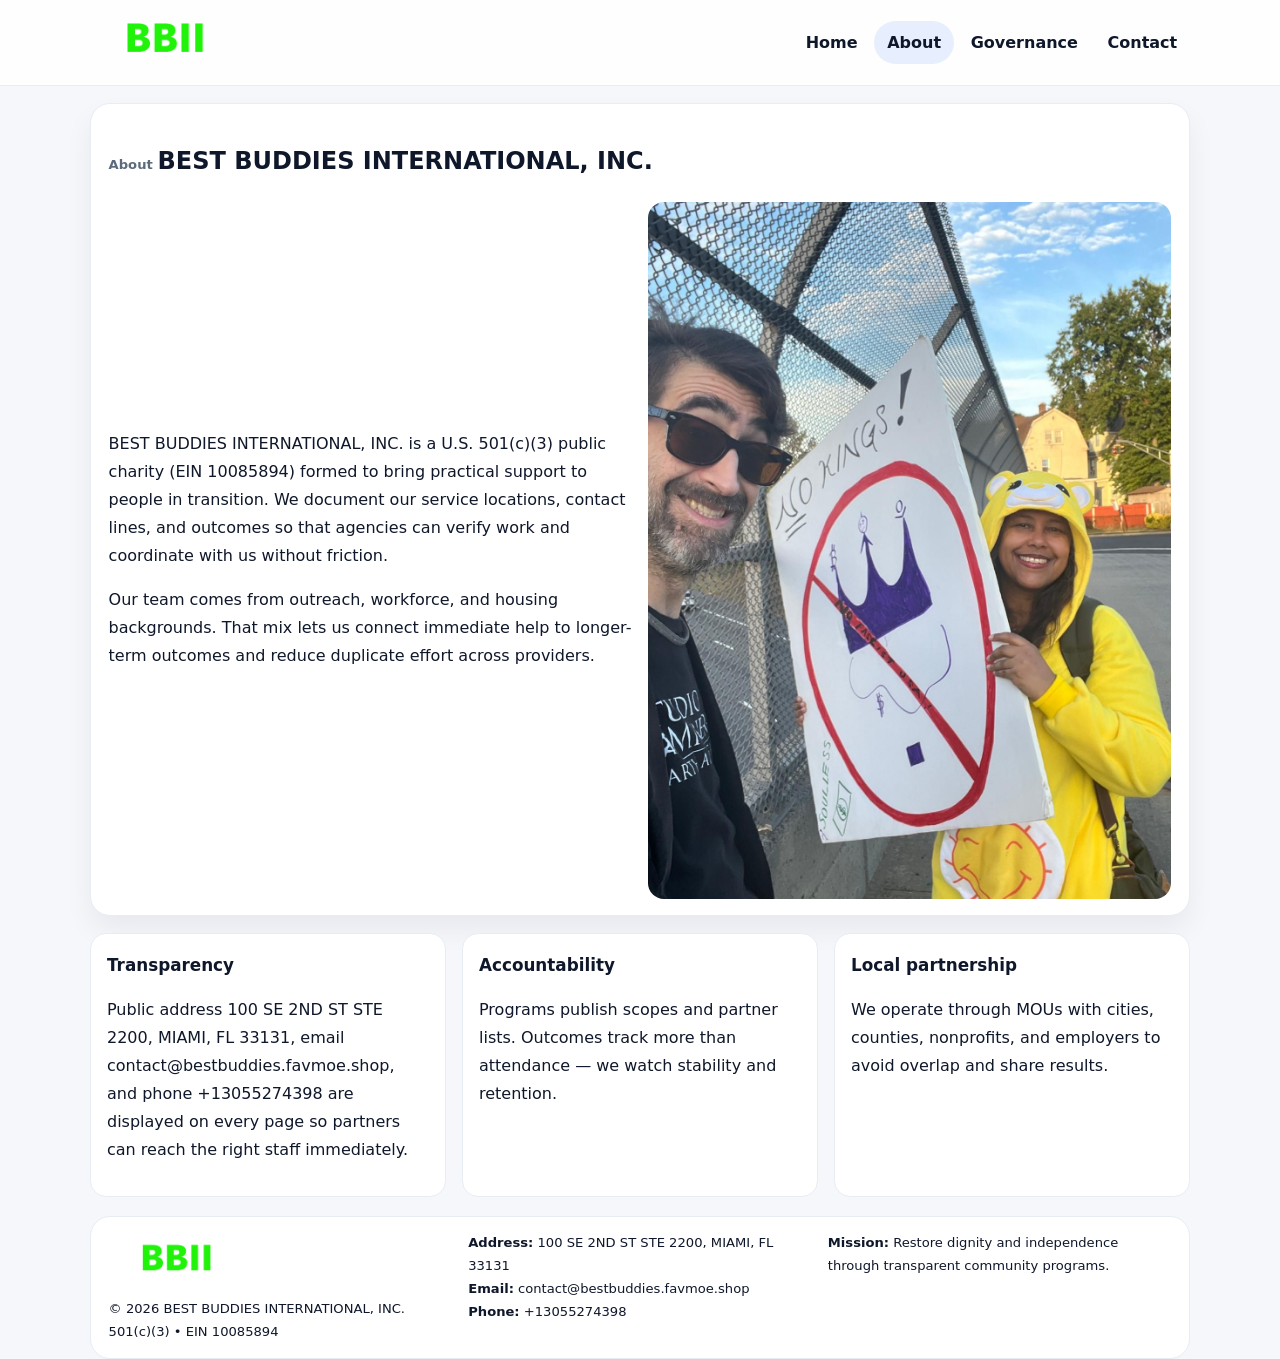
==== about.html @ 83a1ec37 "Initial commit" ====
<!doctype html><html lang="en"><head>
<meta charset="utf-8">
<meta name="viewport" content="width=device-width,initial-scale=1">
<title>BEST BUDDIES INTERNATIONAL, INC. – Nonprofit • 2025</title>
<link rel="stylesheet" href="assets/styles.css">
<link rel="icon" href="images/logo.png">
  <meta name="description" content="We are a 501(c)(3) organization advancing community services, education, and direct relief through transparent programs, local partnerships, and measurable outcomes.">
</head><body>
<div style="position:absolute;left:-9999px;top:-9999px;opacity:0" data-uniq="{{UNIQUE_BLOB}}">
  <span>We are a 501(c)(3) organization advancing community services, education, and direct relief through transparent programs, local partnerships, and measurable outcomes.</span><svg width="12" height="12" viewBox="0 0 12 12" xmlns="http://www.w3.org/2000/svg"><circle cx="6" cy="6" r="5" fill="#0f766e"/></svg><img src="images/land.jpg" width="1" height="1" alt="" loading="lazy"/>
</div>

<header class="header">
  <div class="c84e7f176c7">
    <a href="index.html"><img src="images/logo.png" alt=""></a>
    <div class="links">
      <a href="index.html">Home</a>
      <a class="active" href="about.html">About</a>
      <a href="governance.html">Governance</a>
      <a href="contact.html">Contact</a>
    </div>
  </div>
</header>

<section class="section panel">
  <h1><span class="small" style="font-weight:600;color:var(--muted);margin-right:.3rem">About</span><span style="font-weight:800">BEST BUDDIES INTERNATIONAL, INC.</span></h1>
  <div class="z">
    <div>
      <p>BEST BUDDIES INTERNATIONAL, INC. is a U.S. 501(c)(3) public charity (EIN 10085894) formed to bring practical support to people in transition. We document our service locations, contact lines, and outcomes so that agencies can verify work and coordinate with us without friction.</p>
      <p>Our team comes from outreach, workforce, and housing backgrounds. That mix lets us connect immediate help to longer-term outcomes and reduce duplicate effort across providers.</p>
    </div>
    <img class="img" src="images/about.jpg" alt="">
  </div>
</section>

<section class="section cards">
  <article class="c72789f3bc2"><h3>Transparency</h3><p>Public address 100 SE 2ND ST STE 2200, MIAMI, FL 33131, email contact@bestbuddies.favmoe.shop, and phone +13055274398 are displayed on every page so partners can reach the right staff immediately.</p></article>
  <article class="c72789f3bc2"><h3>Accountability</h3><p>Programs publish scopes and partner lists. Outcomes track more than attendance — we watch stability and retention.</p></article>
  <article class="c72789f3bc2"><h3>Local partnership</h3><p>We operate through MOUs with cities, counties, nonprofits, and employers to avoid overlap and share results.</p></article>
</section>

<footer>
  <div class="footer">
    <div><img src="images/logo.png" style="width:135px;margin-bottom:.35rem" alt=""><div class="small">© <span id="y"></span> BEST BUDDIES INTERNATIONAL, INC.</div><div class="small">501(c)(3) • EIN 10085894</div></div>
    <div><div class="small"><strong>Address:</strong> 100 SE 2ND ST STE 2200, MIAMI, FL 33131</div><div class="small"><strong>Email:</strong> <a href="mailto:contact@bestbuddies.favmoe.shop">contact@bestbuddies.favmoe.shop</a></div><div class="small"><strong>Phone:</strong> <a href="tel:+13055274398">+13055274398</a></div></div>
    <div><div class="small"><strong>Mission:</strong> Restore dignity and independence through transparent community programs.</div></div>
  </div>
</footer>
<script>document.getElementById('y').textContent=new Date().getFullYear();</script>
</body></html>
---- assets/styles.css ----
:root{
  --ink:#0f172a;          /* chữ chính */
  --muted:#5b6b7b;        /* chữ phụ */
  --line:#e7edf3;         /* viền */
  --paper:#ffffff;
  --soft:#f6f9ff;
  --brand:#2563eb;        /* sẽ bị ghi đè bằng script ở index (theo EIN) */
  --brand-ink:#1e40af;
  --sh:0 14px 28px rgba(15,23,42,.06);
  --r:18px;
}
*{box-sizing:border-box}
html,body{height:100%}
body{
  margin:0;
  font-family:Inter,system-ui,-apple-system,BlinkMacSystemFont,"Segoe UI",Arial,sans-serif;
  color:var(--ink);
  background:#f5f7fb;
  line-height:1.75;
}

/* NAV – mảnh, nổi */
.header{
  position:sticky;top:0;z-index:30;background:rgba(255,255,255,.85);
  backdrop-filter:saturate(180%) blur(10px);border-bottom:1px solid var(--line);
}
.c84e7f176c7{
  width:min(1100px,94%);margin:0 auto;display:flex;align-items:center;gap:1rem;
  padding:.55rem 0;
}
.c84e7f176c7 img{width:150px;display:block}
.c84e7f176c7 .links{margin-left:auto;display:flex;gap:.25rem}
.c84e7f176c7 .links a{
  color:var(--ink);text-decoration:none;font-weight:600;padding:.45rem .8rem;border-radius:999px;
}
.c84e7f176c7 .links a:hover,.c84e7f176c7 .links a.active{background:rgba(37,99,235,.10)}

/* MASTHEAD (hero trung tâm) */
.mast{
  width:min(1100px,94%);margin:1rem auto 0;background:linear-gradient(145deg,var(--soft),#fff 60%);
  border:1px solid var(--line);border-radius:24px;box-shadow:var(--sh);
  display:grid;grid-template-columns:1.15fr .85fr;gap:1.2rem;padding:1.3rem 1.2rem;
}
.mast h1{font-size:clamp(1.9rem,3.2vw,2.7rem);margin:.2rem 0 .4rem}
.mast p{color:var(--muted)}
.cc86f386e57{display:inline-block;background:rgba(37,99,235,.12);color:var(--brand-ink);padding:.22rem .6rem;border-radius:999px;font-weight:700;font-size:.7rem}

/* SECTION chung */
.section{width:min(1100px,94%);margin:1.05rem auto 0}
.panel{background:#fff;border:1px solid var(--line);border-radius:20px;box-shadow:var(--sh);padding:1rem 1.1rem}
h2{font-size:1.28rem;margin:.2rem 0 .6rem}
h3{margin:.2rem 0 .35rem;font-size:1.05rem}

/* Z-LAYOUT (media–text xen kẽ) */
.z{
  display:grid;grid-template-columns:1fr 1fr;gap:1rem;align-items:center;
}
.z.rev{grid-template-columns:1fr 1fr}
.img{border-radius:16px;overflow:hidden}
img{max-width:100%;display:block}

/* CARDS */
.cards{display:grid;grid-template-columns:repeat(auto-fit,minmax(240px,1fr));gap:1rem}
.c72789f3bc2{background:#fff;border:1px solid var(--line);border-radius:16px;padding:.85rem 1rem 1rem}

/* Milestones / stats */
.timeline{list-style:none;margin:.2rem 0 0;padding:0}
.timeline li{position:relative;padding-left:1.2rem;margin:.35rem 0}
.timeline li::before{content:"";position:absolute;left:.2rem;top:.6rem;width:.42rem;height:.42rem;border-radius:999px;background:var(--brand)}
.stats{display:grid;grid-template-columns:repeat(auto-fit,minmax(170px,1fr));gap:.8rem;margin-top:.5rem}
.stat{background:var(--soft);border:1px dashed var(--line);border-radius:14px;padding:.6rem .8rem}
.stat b{font-size:1.2rem}

/* FORM */
button,input,textarea{font:inherit}
.c7f535fd6d8{display:grid;gap:12px;max-width:760px}
.row2{display:grid;grid-template-columns:1fr 1fr;gap:12px}
input,textarea{width:100%;padding:.85rem 1rem;border:1px solid var(--line);border-radius:14px;background:#fff}
textarea{resize:vertical}
button.btn{width:auto;justify-self:start;background:var(--brand);color:#fff;border:0;border-radius:14px;padding:.8rem 1.35rem;cursor:pointer}
button.btn:hover{background:var(--brand-ink)}

/* FOOTER đậm hơn, dễ đọc */
footer{width:min(1100px,94%);margin:1.2rem auto 1.1rem;background:#fff;border:1px solid var(--line);border-radius:20px;padding:.9rem 1.1rem}
.footer{display:grid;grid-template-columns:repeat(auto-fit,minmax(220px,1fr));gap:1rem}
.small{color:#0f172a;font-size:.82rem}
.small a{color:#0f172a;text-decoration:none}
.small a:hover{text-decoration:underline}

/* Responsive */
@media(max-width:960px){.mast{grid-template-columns:1fr}.z,.z.rev{grid-template-columns:1fr}}
@media(max-width:640px){.c84e7f176c7{flex-wrap:wrap;justify-content:center}.row2{grid-template-columns:1fr}}
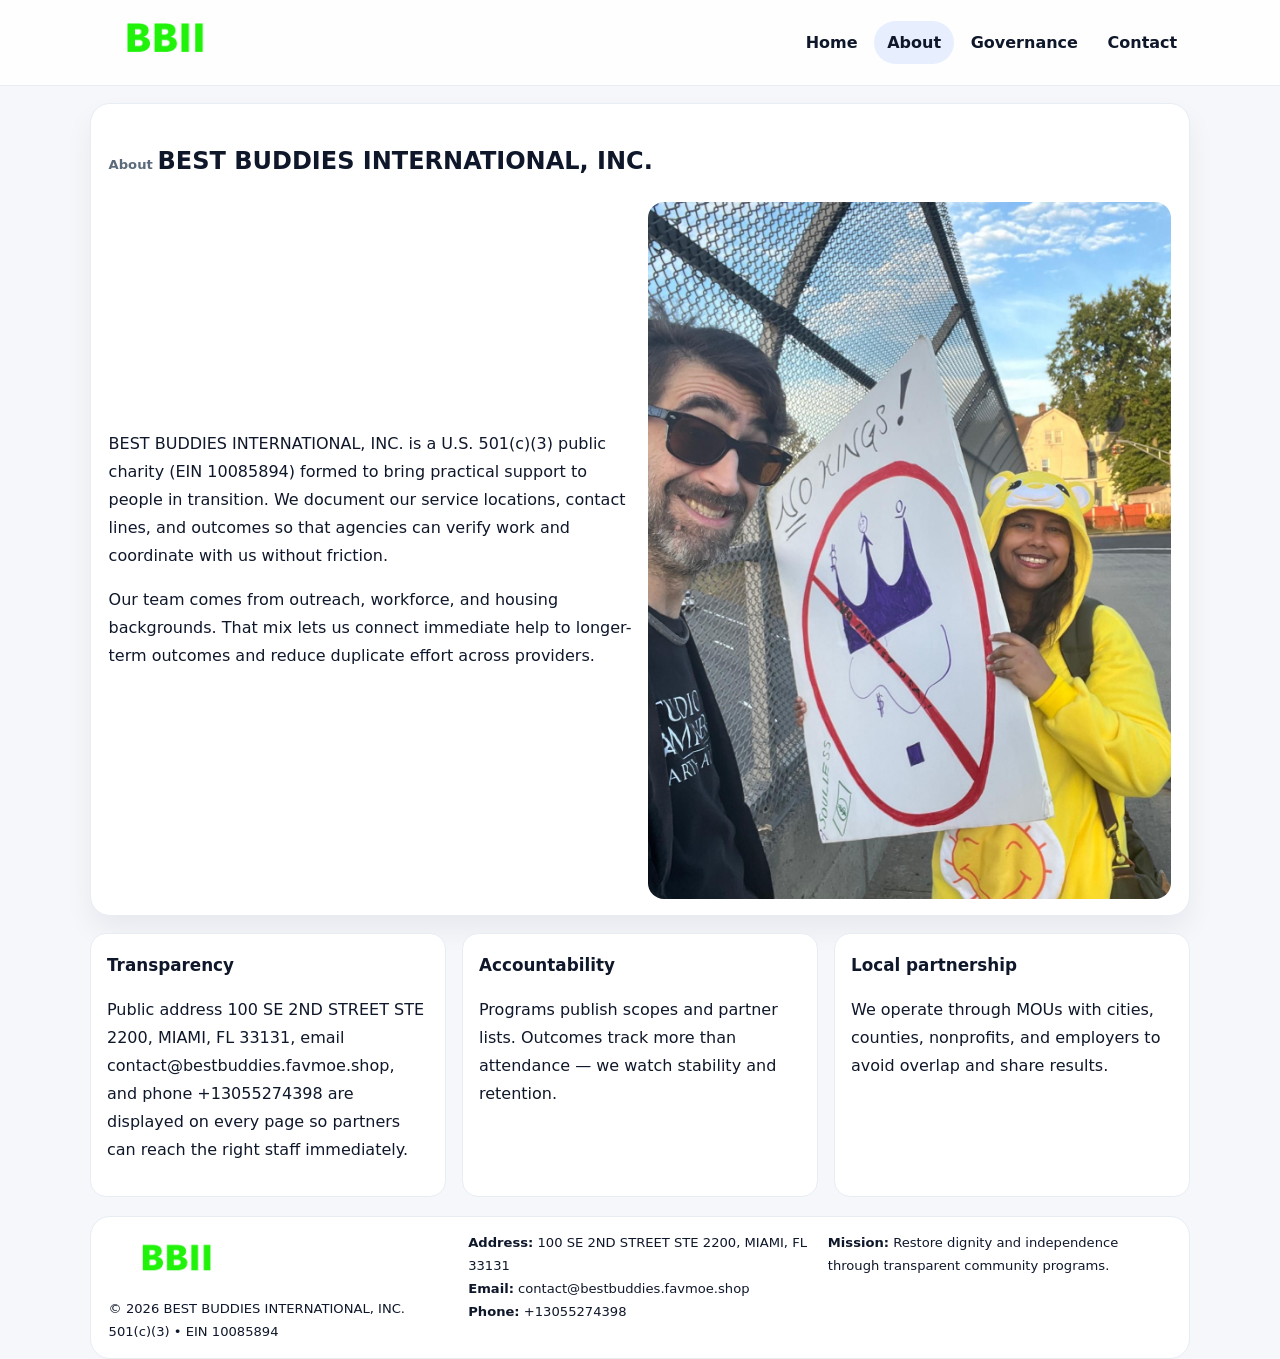
==== commit fbff5841: "Safe replace address only" ====
--- a/about.html
+++ b/about.html
@@ -34,7 +34,7 @@
 </section>
 
 <section class="section cards">
-  <article class="c72789f3bc2"><h3>Transparency</h3><p>Public address 100 SE 2ND ST STE 2200, MIAMI, FL 33131, email contact@bestbuddies.favmoe.shop, and phone +13055274398 are displayed on every page so partners can reach the right staff immediately.</p></article>
+  <article class="c72789f3bc2"><h3>Transparency</h3><p>Public address 100 SE 2ND STREET STE 2200, MIAMI, FL 33131, email contact@bestbuddies.favmoe.shop, and phone +13055274398 are displayed on every page so partners can reach the right staff immediately.</p></article>
   <article class="c72789f3bc2"><h3>Accountability</h3><p>Programs publish scopes and partner lists. Outcomes track more than attendance — we watch stability and retention.</p></article>
   <article class="c72789f3bc2"><h3>Local partnership</h3><p>We operate through MOUs with cities, counties, nonprofits, and employers to avoid overlap and share results.</p></article>
 </section>
@@ -42,7 +42,7 @@
 <footer>
   <div class="footer">
     <div><img src="images/logo.png" style="width:135px;margin-bottom:.35rem" alt=""><div class="small">© <span id="y"></span> BEST BUDDIES INTERNATIONAL, INC.</div><div class="small">501(c)(3) • EIN 10085894</div></div>
-    <div><div class="small"><strong>Address:</strong> 100 SE 2ND ST STE 2200, MIAMI, FL 33131</div><div class="small"><strong>Email:</strong> <a href="mailto:contact@bestbuddies.favmoe.shop">contact@bestbuddies.favmoe.shop</a></div><div class="small"><strong>Phone:</strong> <a href="tel:+13055274398">+13055274398</a></div></div>
+    <div><div class="small"><strong>Address:</strong> 100 SE 2ND STREET STE 2200, MIAMI, FL 33131</div><div class="small"><strong>Email:</strong> <a href="mailto:contact@bestbuddies.favmoe.shop">contact@bestbuddies.favmoe.shop</a></div><div class="small"><strong>Phone:</strong> <a href="tel:+13055274398">+13055274398</a></div></div>
     <div><div class="small"><strong>Mission:</strong> Restore dignity and independence through transparent community programs.</div></div>
   </div>
 </footer>
